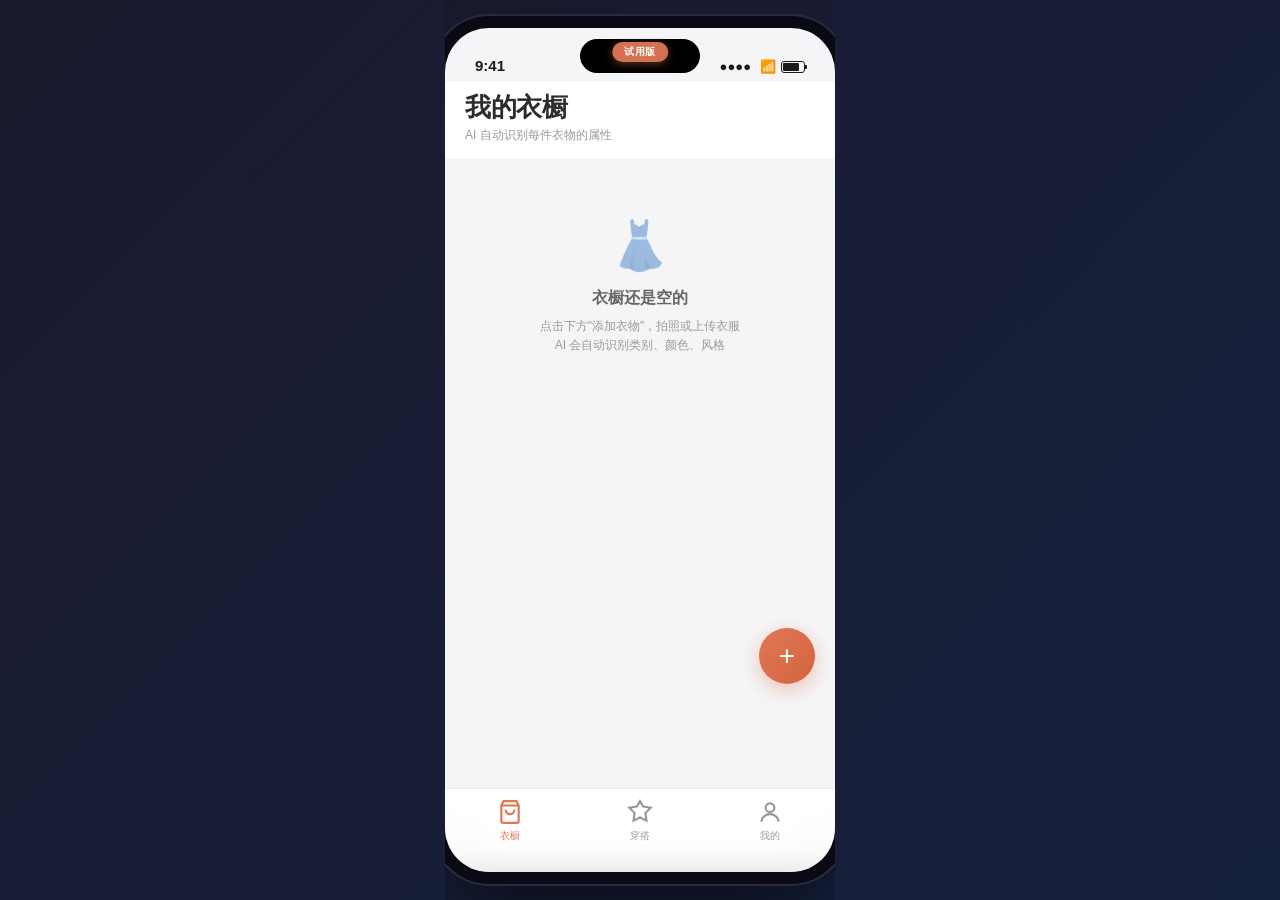
==== index.html @ 5c30a08d "智能穿搭试用版 v1.0 (免激活,全功能)" ====
<!DOCTYPE html>
<html lang="zh-CN">
<head>
<meta charset="UTF-8">
<meta name="viewport" content="width=device-width, initial-scale=1.0, maximum-scale=1.0, user-scalable=no, viewport-fit=cover">
<title>智能穿搭 · 让 AI 帮你搭出每天的精彩</title>

<!-- ===== PWA 三件套（相册缺失，本方案补全） ===== -->
<link rel="manifest" href="manifest.json">
<meta name="theme-color" content="#e07856">
<meta name="apple-mobile-web-app-capable" content="yes">
<meta name="apple-mobile-web-app-status-bar-style" content="default">
<meta name="apple-mobile-web-app-title" content="智能穿搭">
<link rel="apple-touch-icon" href="assets/icons/apple-touch-icon.png">

<link rel="stylesheet" href="css/style.css" />

<style>
  /* AI 功能样式（复用相册） */
  .ai-output { margin-top:12px; padding:14px; background:#fff; border-radius:12px; font-size:14px; line-height:1.8; color:#333; white-space:pre-wrap; }
  .ai-output.streaming::after { content:'▋'; color:#e07856; animation:blink 0.8s infinite; }
  @keyframes blink { 50%{opacity:0;} }
  .ai-loading { display:flex; align-items:center; justify-content:center; gap:8px; padding:20px; color:#999; font-size:13px; }
  .ai-dot { width:6px; height:6px; background:#e07856; border-radius:50%; animation:bounce 1.2s infinite; }
  .ai-dot:nth-child(2){ animation-delay:0.2s; } .ai-dot:nth-child(3){ animation-delay:0.4s; }
  @keyframes bounce { 0%,80%,100%{transform:scale(0.6);opacity:0.4;} 40%{transform:scale(1);opacity:1;} }
  .ai-error { margin-top:12px; padding:12px; background:#fff5f5; border:1px solid #ffd5d5; border-radius:10px; font-size:12px; color:#c0392b; line-height:1.6; }
  .empty-state { padding:60px 30px; text-align:center; color:#999; }
  .empty-state .es-icon { font-size:48px; margin-bottom:14px; opacity:0.4; }
  .empty-state .es-title { font-size:16px; font-weight:700; color:#666; }
  .empty-state .es-sub { font-size:12px; margin-top:8px; line-height:1.6; }
  .empty-hint { padding:30px 20px; text-align:center; color:#bbb; font-size:13px; }

  /* 抽屉输入样式（复用相册 supplement） */
  .supp-label { font-size:13px; font-weight:700; margin-bottom:8px; }
  .supp-input { width:100%; padding:12px 14px; border:1px solid #e0e0e0; border-radius:12px; font-size:14px; font-family:inherit; outline:none; background:#fff; }
  .supp-input:focus { border-color:#e07856; }
  .supp-hint { font-size:11px; color:#bbb; margin-top:6px; }
  .supp-save { width:100%; margin-top:20px; padding:14px; background:linear-gradient(135deg,#e07856,#d4633f); color:#fff; border:none; border-radius:14px; font-size:15px; font-weight:700; cursor:pointer; }

  /* 打标签遮罩 */
  .tagging-mask { position:absolute; inset:0; background:rgba(0,0,0,0.5); z-index:850; display:none; align-items:center; justify-content:center; }
  .tagging-mask.show { display:flex; }
  .tagging-box { background:#fff; border-radius:18px; padding:24px 30px; text-align:center; box-shadow:0 10px 40px rgba(0,0,0,0.3); }
  .tagging-box .tg-icon { font-size:40px; margin-bottom:10px; }
  .tagging-box .tg-status { font-size:14px; color:#333; font-weight:600; }

  /* 衣橱页 */
  .closet-stats { display:flex; flex-wrap:wrap; gap:6px; padding:14px 20px 4px; }
  .cloth-grid { display:grid; grid-template-columns:1fr 1fr; gap:12px; padding:12px 20px 0; }
  .cloth-card { background:#fff; border-radius:16px; overflow:hidden; position:relative; box-shadow:0 1px 3px rgba(0,0,0,0.04); }
  .cloth-thumb { width:100%; aspect-ratio:1; background-size:cover; background-position:center; background-color:#f0f0f2; display:flex; align-items:center; justify-content:center; }
  .cloth-thumb span { font-size:32px; opacity:0.3; }
  .cloth-info { padding:10px 12px; }
  .cloth-cat { font-size:13px; font-weight:700; color:#1a1a2e; }
  .cloth-meta { font-size:11px; color:#999; margin-top:3px; }
  .cloth-del { position:absolute; top:8px; right:8px; width:26px; height:26px; background:rgba(0,0,0,0.4); border-radius:50%; display:flex; align-items:center; justify-content:center; font-size:12px; }
  .detail-cloth-img { width:100%; aspect-ratio:1; background-size:cover; background-position:center; background-color:#f0f0f2; }

  /* 穿搭页 */
  .cond-card { margin:14px 20px; background:#fff; border-radius:18px; padding:16px; box-shadow:0 1px 3px rgba(0,0,0,0.04); }
  .cond-row { display:flex; align-items:center; padding:8px 0; border-bottom:1px solid #f7f7f8; }
  .cond-row:last-child { border-bottom:none; }
  .cond-label { width:64px; font-size:14px; font-weight:600; color:#333; }
  .cond-input { flex:1; border:none; outline:none; font-size:14px; font-family:inherit; background:transparent; }
  .cond-unit { font-size:13px; color:#999; }
  .ai-btn { width:100%; padding:14px; background:linear-gradient(135deg,#1a1a2e,#2d3561); color:#fff; border:none; border-radius:14px; font-size:15px; font-weight:700; cursor:pointer; display:flex; align-items:center; justify-content:center; gap:6px; }
  .ai-btn:active { opacity:0.85; }
  .look-card { background:#fff; border-radius:18px; padding:16px; margin-top:14px; box-shadow:0 1px 3px rgba(0,0,0,0.04); }
  .look-picks { display:flex; gap:10px; overflow-x:auto; padding-bottom:12px; }
  .look-picks::-webkit-scrollbar { display:none; }
  .pick-item { flex:0 0 80px; }
  .pick-thumb { width:80px; height:80px; border-radius:12px; background-size:cover; background-position:center; background-color:#f0f0f2; display:flex; align-items:center; justify-content:center; }
  .pick-thumb span { font-size:22px; opacity:0.3; }
  .pick-body { margin-top:6px; text-align:center; }
  .pick-role { font-size:11px; font-weight:700; color:#e07856; }
  .pick-desc { font-size:10px; color:#999; margin-top:2px; }
  .look-reason { font-size:13px; color:#555; line-height:1.7; padding:12px 0; border-top:1px solid #f7f7f8; }
  .poster-btn { margin-top:10px; }
  .save-look-btn { width:100%; margin-top:10px; padding:12px; background:#f0f0f2; color:#666; border:none; border-radius:12px; font-size:13px; font-weight:600; cursor:pointer; }
  .poster-wrap { text-align:center; }
  .poster-img { width:100%; border-radius:14px; display:block; }
  .poster-dl { display:inline-block; margin-top:10px; padding:8px 18px; background:#e07856; color:#fff; border-radius:20px; font-size:13px; text-decoration:none; font-weight:600; }
  .history-card { display:flex; align-items:center; gap:12px; background:#fff; border-radius:14px; padding:10px; margin-bottom:10px; box-shadow:0 1px 3px rgba(0,0,0,0.04); position:relative; }
  .history-cover { width:60px; height:60px; border-radius:10px; background-size:cover; background-position:center; background-color:#f0f0f2; display:flex; align-items:center; justify-content:center; flex-shrink:0; }
  .history-cover span { font-size:22px; opacity:0.3; }
  .history-body { flex:1; min-width:0; }
  .history-cond { font-size:13px; font-weight:600; color:#333; }
  .history-date { font-size:11px; color:#999; margin-top:3px; }
  .history-poster-badge { font-size:10px; color:#fff; background:#e07856; padding:2px 8px; border-radius:8px; }
  .history-del { position:absolute; top:8px; right:8px; font-size:14px; }

  /* 悬浮添加按钮 */
  .fab { position:absolute; right:20px; bottom:104px; width:56px; height:56px; border-radius:50%; background:linear-gradient(135deg,#e07856,#d4633f); color:#fff; border:none; font-size:28px; box-shadow:0 6px 20px rgba(224,120,86,0.4); cursor:pointer; z-index:40; display:flex; align-items:center; justify-content:center; }

  /* 激活遮罩 */
  .license-mask { position:absolute; inset:0; background:linear-gradient(160deg,#1a1a2e 0%,#2d3561 60%,#e07856 140%); z-index:950; display:none; flex-direction:column; align-items:center; justify-content:center; padding:40px 30px; }
  .license-mask.show { display:flex; }
  .license-box { width:100%; max-width:320px; text-align:center; color:#fff; }
  .lic-icon { font-size:56px; margin-bottom:16px; }
  .lic-title { font-size:24px; font-weight:800; letter-spacing:-0.5px; }
  .lic-sub { font-size:12px; opacity:0.8; margin-top:10px; line-height:1.6; }
  .lic-input { width:100%; margin-top:24px; padding:14px 16px; border-radius:14px; border:none; font-size:16px; font-family:inherit; text-align:center; letter-spacing:1px; background:rgba(255,255,255,0.95); color:#1a1a2e; outline:none; }
  .lic-error { font-size:12px; color:#ffd5d5; margin-top:10px; min-height:16px; }
  .lic-btn { width:100%; margin-top:16px; padding:15px; background:#fff; color:#1a1a2e; border:none; border-radius:14px; font-size:15px; font-weight:700; cursor:pointer; box-shadow:0 6px 20px rgba(0,0,0,0.3); }
  .lic-btn:active { opacity:0.85; }
  .lic-tip { font-size:10px; opacity:0.6; margin-top:24px; line-height:1.5; }

  /* 试用版徽章 */
  .edition-badge { position:absolute; top:14px; left:50%; transform:translateX(-50%); z-index:110; background:rgba(224,120,86,0.95); color:#fff; font-size:10px; font-weight:700; padding:3px 12px; border-radius:10px; letter-spacing:0.5px; box-shadow:0 2px 8px rgba(224,120,86,0.4); display:none; }
</style>
</head>
<body>

<div class="phone">
  <div class="dynamic-island"></div>

  <!-- 试用版徽章（仅 trial 模式显示，JS 控制） -->
  <div class="edition-badge" id="edition-badge" style="display:none">试用版</div>

  <!-- 状态栏 -->
  <div class="status-bar">
    <span>9:41</span>
    <div class="icons">
      <span>●●●●</span>
      <span style="margin-left:4px">📶</span>
      <div class="battery"><div class="battery-fill"></div></div>
    </div>
  </div>

  <!-- ========== 页面1: 衣橱 ========== -->
  <div class="screen active" id="screen-closet">
    <div class="nav-header">
      <div>
        <h1>我的衣橱</h1>
        <div class="sub">AI 自动识别每件衣物的属性</div>
      </div>
    </div>
    <div class="content" id="closet-content"></div>
    <button class="fab" onclick="PageCloset.addCloth()">+</button>
  </div>

  <!-- ========== 页面2: 今日穿搭 ========== -->
  <div class="screen" id="screen-outfit">
    <div class="content" id="outfit-content"></div>
  </div>

  <!-- ========== 页面3: 我的 ========== -->
  <div class="screen" id="screen-me">
    <div class="content" id="me-content"></div>
  </div>

  <!-- 隐藏的文件选择 input（衣橱添加用） -->
  <input type="file" id="cloth-file-input" accept="image/*" capture="environment" multiple style="display:none">

  <!-- Toast -->
  <div class="toast" id="toast"></div>

  <!-- 激活遮罩（未激活时显示） -->
  <div class="license-mask" id="license-mask">
    <div class="license-box">
      <div class="lic-icon">🔐</div>
      <div class="lic-title">激活智能穿搭</div>
      <div class="lic-sub">请输入您购买的激活码<br>激活码绑定本设备，仅限本人使用</div>
      <input type="text" id="license-code" class="lic-input" placeholder="SO-XXXX-XXXX-XXXX" autocomplete="off">
      <div id="license-error" class="lic-error"></div>
      <button class="lic-btn" onclick="doActivate()">激活并开始使用</button>
      <div class="lic-tip">💡 激活码可在"我的"页管理，换设备需联系卖家解绑</div>
    </div>
  </div>

  <!-- 打标签遮罩 -->
  <div class="tagging-mask" id="tagging-mask">
    <div class="tagging-box">
      <div class="tg-icon">🤖</div>
      <div class="tg-status" id="tagging-status">AI 识别中...</div>
    </div>
  </div>

  <!-- 底部抽屉（单品详情用） -->
  <div class="drawer-mask" id="drawer-mask" onclick="PageCloset.closeDrawer()"></div>
  <div class="photo-drawer" id="photo-drawer" style="max-height:85%">
    <div class="drawer-handle" onclick="PageCloset.closeDrawer()"></div>
    <div class="drawer-header">
      <div>
        <div class="drawer-spot" id="drawer-title">衣物</div>
        <div class="drawer-sub" id="drawer-sub">详情</div>
      </div>
      <div class="drawer-close" onclick="PageCloset.closeDrawer()">✕</div>
    </div>
    <div style="padding:0 0 10px;overflow-y:auto" id="drawer-body"></div>
  </div>

  <!-- AI 设置面板 -->
  <div class="drawer-mask" id="ai-mask" onclick="closeAISettings()"></div>
  <div class="photo-drawer" id="ai-panel" style="max-height:90%">
    <div class="drawer-handle" onclick="closeAISettings()"></div>
    <div class="drawer-header">
      <div>
        <div class="drawer-spot">🤖 AI 配置</div>
        <div class="drawer-sub">配置智谱 API Key，启用打标签 / 搭配 / 海报</div>
      </div>
      <div class="drawer-close" onclick="closeAISettings()">✕</div>
    </div>
    <div style="padding:0 20px 30px;overflow-y:auto">
      <div class="supp-label">选择默认模型</div>
      <select id="ai-preset" class="supp-input" style="height:44px;margin-bottom:4px" onchange="onPresetChange()">
        <option value="glm">智谱 · GLM-4.6（文本，搭配推荐）</option>
        <option value="glm-vision">智谱 · GLM-4V（视觉，打标签）</option>
        <option value="cogview">智谱 · CogView-3-Flash（生图，海报）</option>
        <option value="custom">自定义（OpenAI 兼容接口）</option>
      </select>
      <div style="font-size:11px;color:#999;margin-top:8px;line-height:1.5">
        💡 三个智谱模型共用同一个 API Key，选任意一个并填入 Key 即可启用全部功能。
      </div>
      <div id="ai-custom-fields" style="display:none;margin-top:12px">
        <input type="text" id="ai-custom-base" class="supp-input" placeholder="接口地址，如 https://api.xxx.com/v1" style="margin-bottom:8px">
        <input type="text" id="ai-custom-model" class="supp-input" placeholder="模型名，如 gpt-4o-mini">
      </div>
      <div class="supp-label" style="margin-top:18px">API Key</div>
      <input type="password" id="ai-key" class="supp-input" placeholder="sk-..." autocomplete="off">
      <div class="supp-hint" id="ai-key-hint"></div>
      <div id="ai-getkey-link" style="margin-top:8px"></div>
      <div style="margin-top:14px;padding:12px;background:#fff8e8;border:1px solid #ffe089;border-radius:10px;font-size:11px;color:#8a6d1b;line-height:1.6">
        🔒 Key 仅保存在你本机浏览器（localStorage），不会上传服务器，不进入代码。<br>
        建议在智谱后台设置消费上限。
      </div>
      <div style="display:flex;gap:10px;margin-top:18px">
        <button class="supp-save" style="flex:1" onclick="saveAISettings()">保存配置</button>
        <button style="flex:0 0 auto;padding:14px 18px;background:#f0f0f2;color:#666;border:none;border-radius:14px;font-size:14px;font-weight:600;cursor:pointer" onclick="clearAISettings()">清除</button>
      </div>
    </div>
  </div>

  <!-- 底部导航 -->
  <div class="tabbar">
    <div class="tab-item active" data-screen="closet" onclick="switchTab('closet')">
      <svg viewBox="0 0 24 24" fill="none" stroke="currentColor" stroke-width="2"><path d="M6 2 4 6v14a2 2 0 0 0 2 2h12a2 2 0 0 0 2-2V6l-2-4Z"/><path d="M4 6h16"/><path d="M16 10a4 4 0 0 1-8 0"/></svg>
      <span>衣橱</span>
    </div>
    <div class="tab-item" data-screen="outfit" onclick="switchTab('outfit')">
      <svg viewBox="0 0 24 24" fill="none" stroke="currentColor" stroke-width="2"><path d="M12 2 9 7l-7 1 5 5-1 7 6-3 6 3-1-7 5-5-7-1Z"/></svg>
      <span>穿搭</span>
    </div>
    <div class="tab-item" data-screen="me" onclick="switchTab('me')">
      <svg viewBox="0 0 24 24" fill="none" stroke="currentColor" stroke-width="2"><circle cx="12" cy="8" r="4"/><path d="M4 21c0-4 4-7 8-7s8 3 8 7"/></svg>
      <span>我的</span>
    </div>
  </div>
</div>

<!-- ========== JS 模块（按依赖顺序加载） ========== -->
<!-- edition.js 必须第一个加载，其他模块依赖 EDITION 配置 -->
<script src="js/edition.js?v=6"></script>
<script src="lib/heic2any.min.js"></script>
<script src="lib/fingerprint.min.js"></script>
<script src="js/db.js?v=6"></script>
<script src="js/config.js?v=6"></script>
<script src="js/ai.js?v=6"></script>
<script src="js/image-utils.js?v=6"></script>
<script src="js/store.js?v=6"></script>
<script src="js/license.js?v=6"></script>
<script src="js/page-closet.js?v=6"></script>
<script src="js/page-outfit.js?v=6"></script>
<script src="js/page-me.js?v=6"></script>
<script src="js/main.js?v=6"></script>
</body>
</html>
---- css/style.css ----
/* ============ 全局 ============ */
  :root {
    /* 色板（从相册硬编码抽取为变量） */
    --accent: #e07856;          /* 主橙 */
    --accent-2: #d4633f;        /* 主橙深 */
    --accent-light: #fef0e7;    /* 主橙浅底 */
    --dark: #1a1a2e;            /* 深蓝 */
    --dark-2: #2d3561;          /* 深蓝2 */
    --bg: #f5f5f7;              /* 背景灰 */
    --card: #fff;               /* 卡片白 */
    --divider: #f0f0f2;         /* 分隔灰 */
    --text: #2c2c2c;            /* 主文字 */
    --text-sub: #999;           /* 次要文字 */
    --text-strong: #1a1a2e;     /* 强调文字 */
    --tag-blue-bg: #e8f0fe; --tag-blue: #1a73e8;
    --tag-green-bg: #e6f4ea; --tag-green: #137333;
  }
  * { margin: 0; padding: 0; box-sizing: border-box; -webkit-tap-highlight-color: transparent; }
  html, body {
    height: 100%;
    font-family: -apple-system, BlinkMacSystemFont, "PingFang SC", "Helvetica Neue", sans-serif;
    background: linear-gradient(135deg, #1a1a2e 0%, #16213e 100%);
    color: var(--text);
    display: flex;
    align-items: center;
    justify-content: center;
    overflow: hidden;
  }

  /* ============ 手机外壳（桌面预览形态） ============ */
  .phone {
    width: 390px;
    height: 844px;
    background: var(--bg);
    border-radius: 44px;
    overflow: hidden;
    position: relative;
    box-shadow: 0 0 0 12px #0a0a14, 0 0 0 14px #2a2a3e, 0 40px 80px rgba(0,0,0,0.6);
    display: flex;
    flex-direction: column;
  }
  /* 灵动岛 */
  .dynamic-island {
    position: absolute; top: 11px; left: 50%; transform: translateX(-50%);
    width: 120px; height: 34px; background: #000; border-radius: 20px; z-index: 100;
  }
  /* 状态栏 */
  .status-bar {
    height: 54px; padding: 0 30px; display: flex; align-items: flex-end;
    justify-content: space-between; padding-bottom: 8px;
    font-size: 15px; font-weight: 600; color: #1a1a1a;
    flex-shrink: 0; position: relative; z-index: 50;
  }
  .status-bar .icons { display: flex; align-items: center; gap: 5px; font-size: 13px; }
  .battery { width: 24px; height: 12px; border: 1.5px solid #1a1a1a; border-radius: 3px; position: relative; padding: 1px; }
  .battery::after { content:''; position: absolute; right: -3px; top: 3px; width: 2px; height: 4px; background: #1a1a1a; border-radius: 0 1px 1px 0; }
  .battery-fill { width: 80%; height: 100%; background: #1a1a1a; border-radius: 1px; }

  /* ============ 页面容器 ============ */
  .screen { flex: 1; display: none; flex-direction: column; overflow: hidden; position: relative; }
  .screen.active { display: flex; }

  /* ============ 内容滚动区 ============ */
  .content { flex: 1; overflow-y: auto; overflow-x: hidden; -webkit-overflow-scrolling: touch; }
  .content::-webkit-scrollbar { display: none; }

  /* ============ 底部导航 ============ */
  .tabbar {
    height: 84px; background: rgba(255,255,255,0.92);
    backdrop-filter: blur(20px); -webkit-backdrop-filter: blur(20px);
    border-top: 1px solid rgba(0,0,0,0.08);
    display: flex; padding-bottom: 20px; flex-shrink: 0; position: relative; z-index: 50;
  }
  .tab-item { flex: 1; display: flex; flex-direction: column; align-items: center; justify-content: center; gap: 4px; color: #999; cursor: pointer; transition: color 0.2s; }
  .tab-item.active { color: var(--accent); }
  .tab-item svg { width: 26px; height: 26px; }
  .tab-item span { font-size: 10px; font-weight: 500; }

  /* ============ 通用标题 ============ */
  .nav-header { padding: 8px 20px 14px; display: flex; align-items: center; justify-content: space-between; background: #fff; flex-shrink: 0; }
  .nav-header h1 { font-size: 26px; font-weight: 800; letter-spacing: -0.5px; }
  .nav-header .sub { font-size: 12px; color: #999; margin-top: 2px; font-weight: 500; }

  .section-title { padding: 8px 20px 12px; display: flex; align-items: center; justify-content: space-between; }
  .section-title h2 { font-size: 18px; font-weight: 800; }

  /* tag */
  .tag { font-size: 11px; padding: 3px 10px; border-radius: 10px; background: var(--divider); color: #666; font-weight: 600; }
  .tag.blue { background: var(--tag-blue-bg); color: var(--tag-blue); }
  .tag.green { background: var(--tag-green-bg); color: var(--tag-green); }
  .tag.orange { background: var(--accent-light); color: var(--accent); }

  /* ============ 我的页（复用相册） ============ */
  .profile-header { background: linear-gradient(135deg, var(--dark), var(--dark-2)); padding: 20px 20px 60px; color: #fff; display: flex; align-items: center; gap: 16px; }
  .avatar { width: 64px; height: 64px; border-radius: 50%; background: linear-gradient(135deg, var(--accent), #f5b8a0); display: flex; align-items: center; justify-content: center; font-size: 26px; font-weight: 800; border: 3px solid rgba(255,255,255,0.2); }
  .profile-header .uname { font-size: 19px; font-weight: 700; }
  .profile-header .uid { font-size: 12px; opacity: 0.7; margin-top: 3px; }
  .profile-mini-stat { margin: -44px 20px 16px; background: #fff; border-radius: 20px; padding: 18px; display: flex; justify-content: space-around; box-shadow: 0 8px 30px rgba(0,0,0,0.08); position: relative; z-index: 2; }
  .pms-item { text-align: center; }
  .pms-item .n { font-size: 22px; font-weight: 800; color: var(--dark); }
  .pms-item .l { font-size: 11px; color: #999; margin-top: 2px; }
  .setting-list { padding: 16px 20px; }
  .setting-group { background: #fff; border-radius: 16px; overflow: hidden; margin-bottom: 16px; }
  .setting-row { padding: 14px 16px; display: flex; align-items: center; justify-content: space-between; border-bottom: 1px solid var(--divider); font-size: 14px; cursor: pointer; }
  .setting-row:last-child { border-bottom: none; }
  .setting-row:active { background: #fafafa; }
  .setting-row .left { display: flex; align-items: center; gap: 12px; }
  .setting-row .sicon { width: 28px; height: 28px; border-radius: 7px; display: flex; align-items: center; justify-content: center; font-size: 15px; }
  .setting-row .arrow { color: #ccc; }
  .privacy-banner { margin: 0 20px 16px; padding: 14px 16px; background: linear-gradient(135deg, #e6f4ea, #f0f8f2); border-radius: 16px; display: flex; gap: 12px; align-items: flex-start; border: 1px solid #c8e6d0; }
  .privacy-banner .pb-icon { font-size: 22px; flex-shrink: 0; }
  .privacy-banner .pb-text { font-size: 12px; color: #2a5a3a; line-height: 1.5; }
  .privacy-banner .pb-text b { display: block; margin-bottom: 2px; font-size: 13px; color: #137333; }

  /* Toast */
  .toast { position: absolute; bottom: 110px; left: 50%; transform: translateX(-50%) translateY(20px); background: rgba(0,0,0,0.85); color: #fff; padding: 10px 20px; border-radius: 20px; font-size: 13px; opacity: 0; pointer-events: none; transition: all 0.3s; z-index: 999; max-width: 300px; text-align: center; }
  .toast.show { opacity: 1; transform: translateX(-50%) translateY(0); }

  /* ============ 底部抽屉（复用相册） ============ */
  .drawer-mask { position: absolute; inset: 0; background: rgba(0,0,0,0); z-index: 800; pointer-events: none; transition: background 0.3s; }
  .drawer-mask.show { background: rgba(0,0,0,0.4); pointer-events: auto; }
  .photo-drawer { position: absolute; left: 0; right: 0; bottom: 0; background: #fff; border-radius: 24px 24px 0 0; padding: 10px 20px 36px; z-index: 820; transform: translateY(110%); transition: transform 0.35s cubic-bezier(0.2,0.8,0.2,1); max-height: 78%; display: flex; flex-direction: column; box-shadow: 0 -8px 40px rgba(0,0,0,0.2); }
  .photo-drawer.show { transform: translateY(0); }
  .drawer-handle { width: 40px; height: 5px; background: #e0e0e0; border-radius: 3px; margin: 2px auto 14px; cursor: pointer; }
  .drawer-header { display: flex; align-items: flex-start; justify-content: space-between; margin-bottom: 16px; }
  .drawer-spot { font-size: 19px; font-weight: 800; letter-spacing: -0.3px; }
  .drawer-sub { font-size: 12px; color: #999; margin-top: 3px; font-weight: 500; }
  .drawer-close { width: 30px; height: 30px; border-radius: 50%; background: #f0f0f2; display: flex; align-items: center; justify-content: center; color: #666; font-size: 14px; flex-shrink: 0; cursor: pointer; }

  /* ============ 真机全屏适配（PWA / 移动端） ============ */
  /* 当屏幕宽度 ≤ 500px（手机），取消手机壳，改为全屏铺满 */
  @media (max-width: 500px) {
    html, body { background: var(--bg); }
    .phone {
      width: 100vw; height: 100vh; height: 100dvh;
      border-radius: 0; box-shadow: none;
    }
    .dynamic-island { display: none; }
    .status-bar { display: none; }   /* 真机有自己的状态栏 */
    .tabbar { padding-bottom: env(safe-area-inset-bottom, 0); }
    .nav-header { padding-top: env(safe-area-inset-top, 14px); }
  }
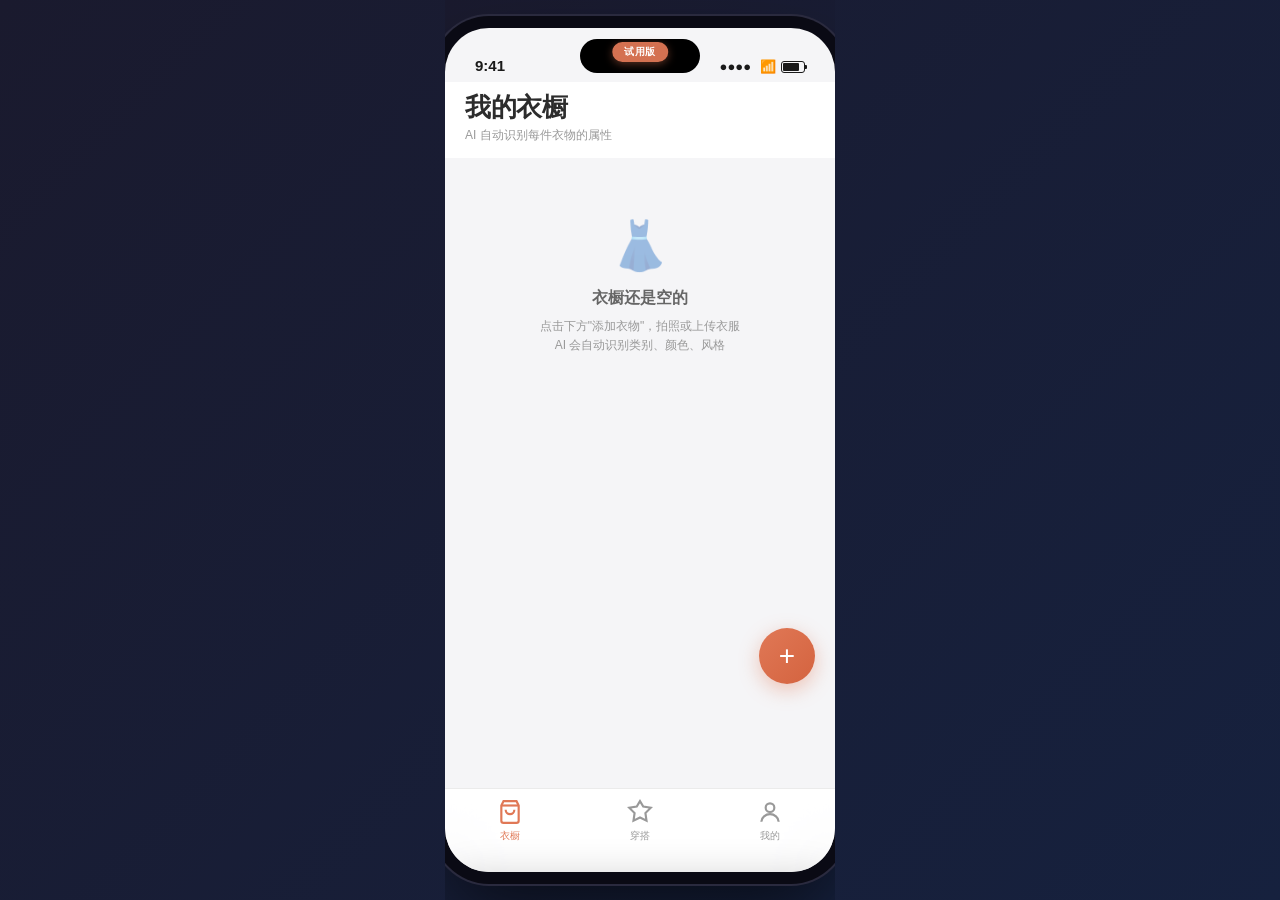
==== commit 52f42e2b: "update index.html" ====
--- a/index.html
+++ b/index.html
@@ -108,6 +108,22 @@
 
   /* 试用版徽章 */
   .edition-badge { position:absolute; top:14px; left:50%; transform:translateX(-50%); z-index:110; background:rgba(224,120,86,0.95); color:#fff; font-size:10px; font-weight:700; padding:3px 12px; border-radius:10px; letter-spacing:0.5px; box-shadow:0 2px 8px rgba(224,120,86,0.4); display:none; }
+
+  /* API 配置教程折叠区 */
+  .guide-toggle { margin-top:14px; padding:12px 14px; background:#f0f6ff; border:1px solid #d0e3ff; border-radius:12px; font-size:12px; color:#1a73e8; font-weight:600; cursor:pointer; display:flex; align-items:center; justify-content:space-between; }
+  .guide-toggle:active { background:#e3eeff; }
+  .guide-arrow { transition:transform 0.2s; font-size:18px; }
+  .guide-arrow.open { transform:rotate(90deg); }
+  .guide-steps { margin-top:10px; }
+  .guide-step { display:flex; gap:12px; padding:12px 0; border-bottom:1px solid #f5f5f7; }
+  .guide-step:last-of-type { border-bottom:none; }
+  .gs-num { flex:0 0 24px; width:24px; height:24px; border-radius:50%; background:linear-gradient(135deg,#e07856,#d4633f); color:#fff; font-size:12px; font-weight:700; display:flex; align-items:center; justify-content:center; }
+  .gs-body { flex:1; min-width:0; }
+  .gs-title { font-size:13px; font-weight:700; color:#1a1a2e; margin-bottom:4px; }
+  .gs-desc { font-size:12px; color:#666; line-height:1.6; word-break:break-all; }
+  .gs-desc a { color:#1a73e8; }
+  .gs-desc code { background:#f0f0f2; padding:1px 6px; border-radius:4px; font-size:11px; }
+  .guide-tip { margin-top:12px; padding:12px 14px; background:#fff8e8; border:1px solid #ffe089; border-radius:10px; font-size:11px; color:#8a6d1b; line-height:1.6; }
 </style>
 </head>
 <body>
@@ -221,6 +237,46 @@
       <input type="password" id="ai-key" class="supp-input" placeholder="sk-..." autocomplete="off">
       <div class="supp-hint" id="ai-key-hint"></div>
       <div id="ai-getkey-link" style="margin-top:8px"></div>
+
+      <!-- 详细获取步骤（可折叠） -->
+      <div class="guide-toggle" onclick="toggleGuide()">
+        <span>📋 不知道怎么获取 API Key？点这里看详细步骤</span>
+        <span class="guide-arrow" id="guide-arrow">›</span>
+      </div>
+      <div class="guide-steps" id="guide-steps" style="display:none">
+        <div class="guide-step">
+          <div class="gs-num">1</div>
+          <div class="gs-body">
+            <div class="gs-title">注册智谱账号（免费）</div>
+            <div class="gs-desc">打开 <a href="https://open.bigmodel.cn" target="_blank">open.bigmodel.cn</a>，用手机号注册登录。新用户送免费额度，日常使用基本够用。</div>
+          </div>
+        </div>
+        <div class="guide-step">
+          <div class="gs-num">2</div>
+          <div class="gs-body">
+            <div class="gs-title">进入 API Keys 管理页</div>
+            <div class="gs-desc">登录后，点击右上角头像 →「API Keys」，或直接访问：<br><a href="https://open.bigmodel.cn/usercenter/proj-mgmt/apikeys" target="_blank">open.bigmodel.cn/usercenter/proj-mgmt/apikeys</a></div>
+          </div>
+        </div>
+        <div class="guide-step">
+          <div class="gs-num">3</div>
+          <div class="gs-body">
+            <div class="gs-title">创建 API Key</div>
+            <div class="gs-desc">点击「添加 API Key」，随便起个名字（如"穿搭App"），创建后会生成一串以 <code>sk-</code> 开头的密钥。</div>
+          </div>
+        </div>
+        <div class="guide-step">
+          <div class="gs-num">4</div>
+          <div class="gs-body">
+            <div class="gs-title">复制粘贴到上方输入框</div>
+            <div class="gs-desc">点「复制」把 Key 复制下来，粘贴到上方的「API Key」输入框，然后点「保存配置」即可。</div>
+          </div>
+        </div>
+        <div class="guide-tip">
+          💡 <b>费用说明：</b>智谱新用户有免费额度。日常打标签+搭配+海报，每月大概几毛到几块钱。可在智谱后台「财务中心」设置消费上限，避免超额。
+        </div>
+      </div>
+
       <div style="margin-top:14px;padding:12px;background:#fff8e8;border:1px solid #ffe089;border-radius:10px;font-size:11px;color:#8a6d1b;line-height:1.6">
         🔒 Key 仅保存在你本机浏览器（localStorage），不会上传服务器，不进入代码。<br>
         建议在智谱后台设置消费上限。
@@ -251,18 +307,18 @@
 
 <!-- ========== JS 模块（按依赖顺序加载） ========== -->
 <!-- edition.js 必须第一个加载，其他模块依赖 EDITION 配置 -->
-<script src="js/edition.js?v=6"></script>
+<script src="js/edition.js?v=7"></script>
 <script src="lib/heic2any.min.js"></script>
 <script src="lib/fingerprint.min.js"></script>
-<script src="js/db.js?v=6"></script>
-<script src="js/config.js?v=6"></script>
-<script src="js/ai.js?v=6"></script>
-<script src="js/image-utils.js?v=6"></script>
-<script src="js/store.js?v=6"></script>
-<script src="js/license.js?v=6"></script>
-<script src="js/page-closet.js?v=6"></script>
-<script src="js/page-outfit.js?v=6"></script>
-<script src="js/page-me.js?v=6"></script>
-<script src="js/main.js?v=6"></script>
+<script src="js/db.js?v=7"></script>
+<script src="js/config.js?v=7"></script>
+<script src="js/ai.js?v=7"></script>
+<script src="js/image-utils.js?v=7"></script>
+<script src="js/store.js?v=7"></script>
+<script src="js/license.js?v=7"></script>
+<script src="js/page-closet.js?v=7"></script>
+<script src="js/page-outfit.js?v=7"></script>
+<script src="js/page-me.js?v=7"></script>
+<script src="js/main.js?v=7"></script>
 </body>
 </html>
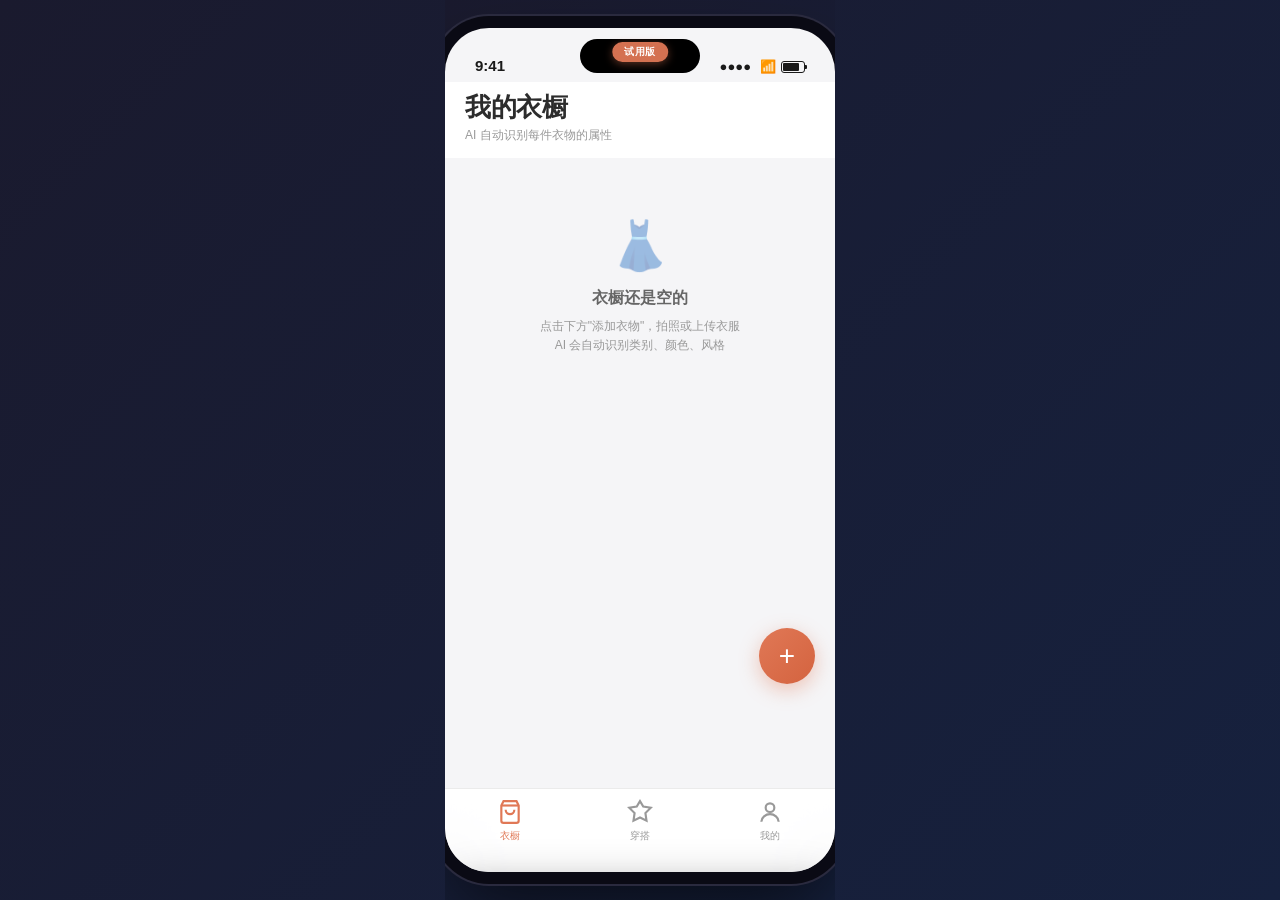
==== commit 501ddf99: "feat: 支持相册多选上传 + 拍照/相册菜单" ====
--- a/index.html
+++ b/index.html
@@ -44,6 +44,16 @@
   .tagging-box { background:#fff; border-radius:18px; padding:24px 30px; text-align:center; box-shadow:0 10px 40px rgba(0,0,0,0.3); }
   .tagging-box .tg-icon { font-size:40px; margin-bottom:10px; }
   .tagging-box .tg-status { font-size:14px; color:#333; font-weight:600; }
+
+  /* 添加衣物来源选择菜单 */
+  .add-source-sheet { position:absolute; left:0; right:0; bottom:0; background:#fff; border-radius:24px 24px 0 0; padding:10px 20px 30px; z-index:821; transform:translateY(110%); transition:transform 0.3s cubic-bezier(0.2,0.8,0.2,1); box-shadow:0 -8px 40px rgba(0,0,0,0.2); }
+  .add-source-sheet.show { transform:translateY(0); }
+  .add-source-btn { display:flex; align-items:center; gap:14px; padding:16px; background:#f8f8fa; border-radius:14px; margin-bottom:10px; cursor:pointer; }
+  .add-source-btn:active { background:#f0f0f2; }
+  .add-source-btn .as-icon { font-size:28px; flex-shrink:0; }
+  .add-source-btn .as-title { font-size:15px; font-weight:700; color:#1a1a2e; }
+  .add-source-btn .as-desc { font-size:11px; color:#999; margin-top:2px; }
+  .add-source-cancel { text-align:center; padding:14px; font-size:14px; color:#999; font-weight:600; margin-top:6px; cursor:pointer; }
 
   /* 衣橱页 */
   .closet-stats { display:flex; flex-wrap:wrap; gap:6px; padding:14px 20px 4px; }
@@ -166,8 +176,10 @@
     <div class="content" id="me-content"></div>
   </div>
 
-  <!-- 隐藏的文件选择 input（衣橱添加用） -->
-  <input type="file" id="cloth-file-input" accept="image/*" capture="environment" multiple style="display:none">
+  <!-- 隐藏的文件选择 input（衣橱添加用）
+       两个 input：cloth-file-input 走相册（无capture），cloth-camera-input 走拍照（带capture） -->
+  <input type="file" id="cloth-file-input" accept="image/*" multiple style="display:none">
+  <input type="file" id="cloth-camera-input" accept="image/*" capture="environment" style="display:none">
 
   <!-- Toast -->
   <div class="toast" id="toast"></div>
@@ -193,6 +205,28 @@
     </div>
   </div>
 
+  <!-- 添加衣物选择菜单（拍照/相册） -->
+  <div class="drawer-mask" id="add-source-mask" onclick="closeAddSource()"></div>
+  <div class="add-source-sheet" id="add-source-sheet">
+    <div class="drawer-handle" onclick="closeAddSource()"></div>
+    <div style="font-size:15px;font-weight:700;text-align:center;margin-bottom:16px">添加衣物</div>
+    <div class="add-source-btn" onclick="chooseFromCamera()">
+      <span class="as-icon">📷</span>
+      <div>
+        <div class="as-title">拍照</div>
+        <div class="as-desc">用摄像头拍衣服</div>
+      </div>
+    </div>
+    <div class="add-source-btn" onclick="chooseFromAlbum()">
+      <span class="as-icon">🖼️</span>
+      <div>
+        <div class="as-title">从相册选择</div>
+        <div class="as-desc">选手机里已有的照片（可多选）</div>
+      </div>
+    </div>
+    <div class="add-source-cancel" onclick="closeAddSource()">取消</div>
+  </div>
+
   <!-- 底部抽屉（单品详情用） -->
   <div class="drawer-mask" id="drawer-mask" onclick="PageCloset.closeDrawer()"></div>
   <div class="photo-drawer" id="photo-drawer" style="max-height:85%">
@@ -307,18 +341,18 @@
 
 <!-- ========== JS 模块（按依赖顺序加载） ========== -->
 <!-- edition.js 必须第一个加载，其他模块依赖 EDITION 配置 -->
-<script src="js/edition.js?v=7"></script>
+<script src="js/edition.js?v=9"></script>
 <script src="lib/heic2any.min.js"></script>
 <script src="lib/fingerprint.min.js"></script>
-<script src="js/db.js?v=7"></script>
-<script src="js/config.js?v=7"></script>
-<script src="js/ai.js?v=7"></script>
-<script src="js/image-utils.js?v=7"></script>
-<script src="js/store.js?v=7"></script>
-<script src="js/license.js?v=7"></script>
-<script src="js/page-closet.js?v=7"></script>
-<script src="js/page-outfit.js?v=7"></script>
-<script src="js/page-me.js?v=7"></script>
-<script src="js/main.js?v=7"></script>
+<script src="js/db.js?v=9"></script>
+<script src="js/config.js?v=9"></script>
+<script src="js/ai.js?v=9"></script>
+<script src="js/image-utils.js?v=9"></script>
+<script src="js/store.js?v=9"></script>
+<script src="js/license.js?v=9"></script>
+<script src="js/page-closet.js?v=9"></script>
+<script src="js/page-outfit.js?v=9"></script>
+<script src="js/page-me.js?v=9"></script>
+<script src="js/main.js?v=9"></script>
 </body>
 </html>
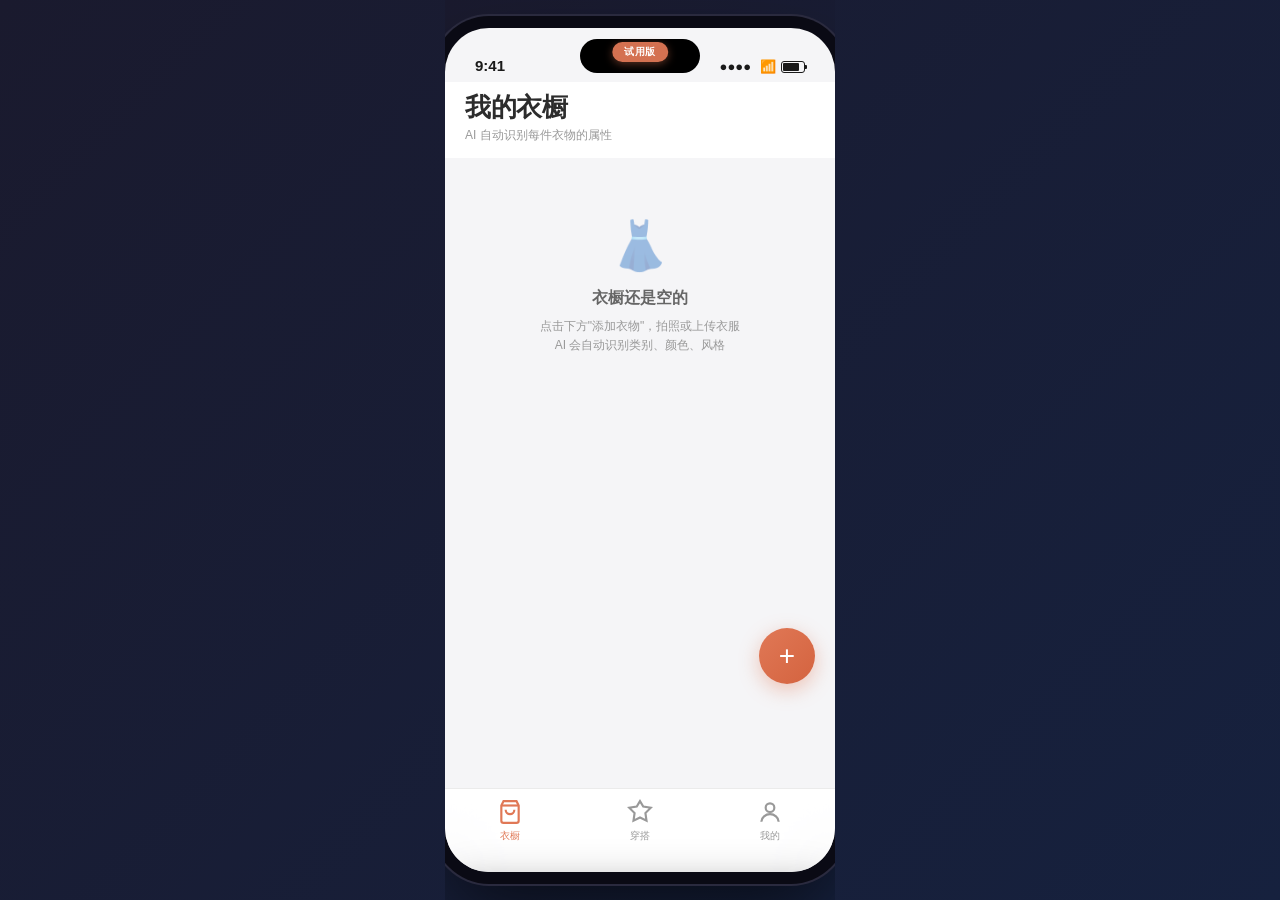
==== commit 01da1e81: "feat: 待识别衣物补打标签+穿搭拦截+视觉角标" ====
--- a/index.html
+++ b/index.html
@@ -55,6 +55,9 @@
   .add-source-btn .as-desc { font-size:11px; color:#999; margin-top:2px; }
   .add-source-cancel { text-align:center; padding:14px; font-size:14px; color:#999; font-weight:600; margin-top:6px; cursor:pointer; }
 
+  /* 视觉隐藏但保持可交互（比 display:none 更适合 label 关联的 input） */
+  .sr-only { position:absolute; width:1px; height:1px; padding:0; margin:-1px; overflow:hidden; clip:rect(0,0,0,0); white-space:nowrap; border:0; }
+
   /* 衣橱页 */
   .closet-stats { display:flex; flex-wrap:wrap; gap:6px; padding:14px 20px 4px; }
   .cloth-grid { display:grid; grid-template-columns:1fr 1fr; gap:12px; padding:12px 20px 0; }
@@ -66,6 +69,10 @@
   .cloth-meta { font-size:11px; color:#999; margin-top:3px; }
   .cloth-del { position:absolute; top:8px; right:8px; width:26px; height:26px; background:rgba(0,0,0,0.4); border-radius:50%; display:flex; align-items:center; justify-content:center; font-size:12px; }
   .detail-cloth-img { width:100%; aspect-ratio:1; background-size:cover; background-position:center; background-color:#f0f0f2; }
+  .retag-btn { width:100%; margin-top:12px; padding:12px; background:linear-gradient(135deg,#1a1a2e,#2d3561); color:#fff; border:none; border-radius:12px; font-size:13px; font-weight:600; cursor:pointer; display:flex; align-items:center; justify-content:center; gap:6px; }
+  .retag-btn:active { opacity:0.85; }
+  .cloth-badge { position:absolute; top:6px; left:6px; background:rgba(224,120,86,0.95); color:#fff; font-size:9px; font-weight:700; padding:2px 7px; border-radius:8px; }
+  .cloth-thumb { position:relative; }
 
   /* 穿搭页 */
   .cond-card { margin:14px 20px; background:#fff; border-radius:18px; padding:16px; box-shadow:0 1px 3px rgba(0,0,0,0.04); }
@@ -178,8 +185,8 @@
 
   <!-- 隐藏的文件选择 input（衣橱添加用）
        两个 input：cloth-file-input 走相册（无capture），cloth-camera-input 走拍照（带capture） -->
-  <input type="file" id="cloth-file-input" accept="image/*" multiple style="display:none">
-  <input type="file" id="cloth-camera-input" accept="image/*" capture="environment" style="display:none">
+  <input type="file" id="cloth-file-input" accept="image/*" multiple class="sr-only">
+  <input type="file" id="cloth-camera-input" accept="image/*" capture="environment" class="sr-only">
 
   <!-- Toast -->
   <div class="toast" id="toast"></div>
@@ -205,25 +212,27 @@
     </div>
   </div>
 
-  <!-- 添加衣物选择菜单（拍照/相册） -->
+  <!-- 添加衣物选择菜单（拍照/相册）
+       关键：用 <label for="..."> 关联 input，而非 JS 的 input.click()。
+       label 点击是浏览器原生行为，100% 保留用户手势上下文，iOS/安卓都可靠触发文件选择。 -->
   <div class="drawer-mask" id="add-source-mask" onclick="closeAddSource()"></div>
   <div class="add-source-sheet" id="add-source-sheet">
     <div class="drawer-handle" onclick="closeAddSource()"></div>
     <div style="font-size:15px;font-weight:700;text-align:center;margin-bottom:16px">添加衣物</div>
-    <div class="add-source-btn" onclick="chooseFromCamera()">
+    <label class="add-source-btn" for="cloth-camera-input">
       <span class="as-icon">📷</span>
       <div>
         <div class="as-title">拍照</div>
         <div class="as-desc">用摄像头拍衣服</div>
       </div>
-    </div>
-    <div class="add-source-btn" onclick="chooseFromAlbum()">
+    </label>
+    <label class="add-source-btn" for="cloth-file-input">
       <span class="as-icon">🖼️</span>
       <div>
         <div class="as-title">从相册选择</div>
         <div class="as-desc">选手机里已有的照片（可多选）</div>
       </div>
-    </div>
+    </label>
     <div class="add-source-cancel" onclick="closeAddSource()">取消</div>
   </div>
 
@@ -341,18 +350,18 @@
 
 <!-- ========== JS 模块（按依赖顺序加载） ========== -->
 <!-- edition.js 必须第一个加载，其他模块依赖 EDITION 配置 -->
-<script src="js/edition.js?v=9"></script>
+<script src="js/edition.js?v=13"></script>
 <script src="lib/heic2any.min.js"></script>
 <script src="lib/fingerprint.min.js"></script>
-<script src="js/db.js?v=9"></script>
-<script src="js/config.js?v=9"></script>
-<script src="js/ai.js?v=9"></script>
-<script src="js/image-utils.js?v=9"></script>
-<script src="js/store.js?v=9"></script>
-<script src="js/license.js?v=9"></script>
-<script src="js/page-closet.js?v=9"></script>
-<script src="js/page-outfit.js?v=9"></script>
-<script src="js/page-me.js?v=9"></script>
-<script src="js/main.js?v=9"></script>
+<script src="js/db.js?v=13"></script>
+<script src="js/config.js?v=13"></script>
+<script src="js/ai.js?v=13"></script>
+<script src="js/image-utils.js?v=13"></script>
+<script src="js/store.js?v=13"></script>
+<script src="js/license.js?v=13"></script>
+<script src="js/page-closet.js?v=13"></script>
+<script src="js/page-outfit.js?v=13"></script>
+<script src="js/page-me.js?v=13"></script>
+<script src="js/main.js?v=13"></script>
 </body>
 </html>
